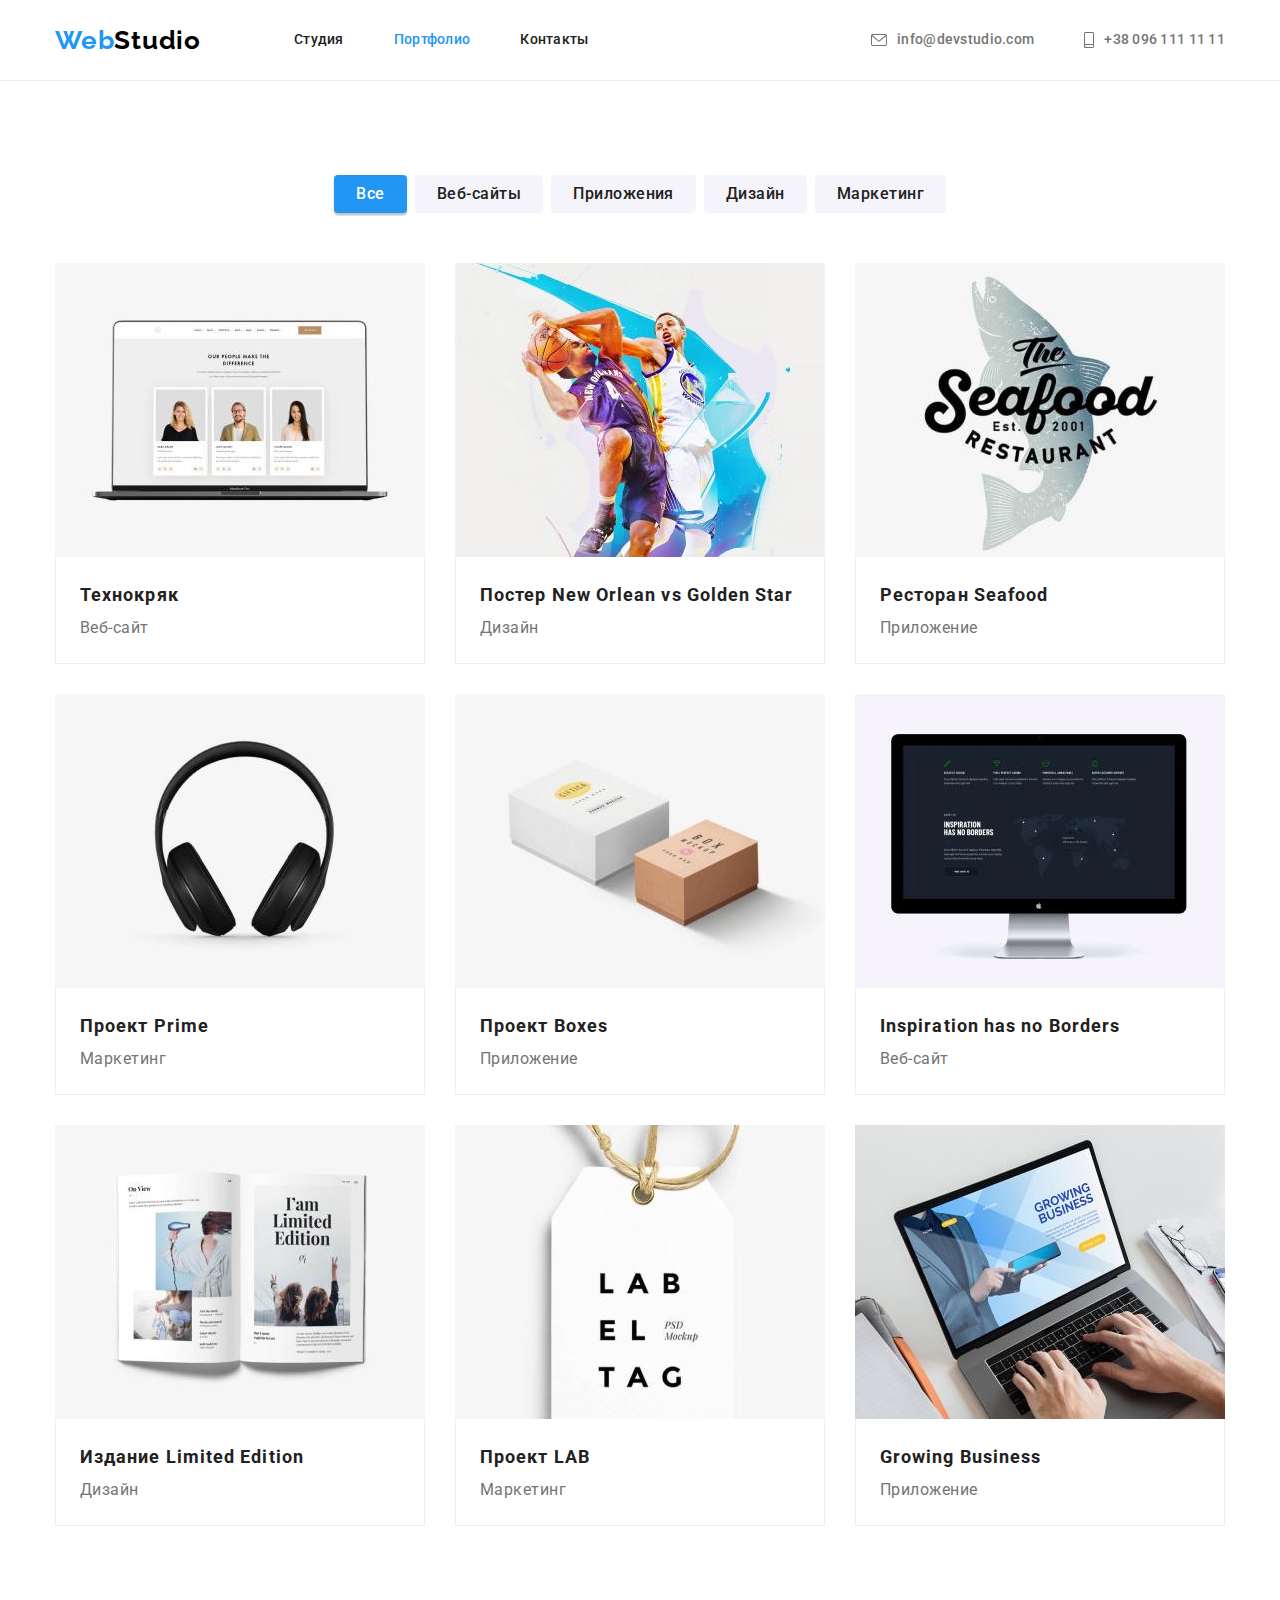
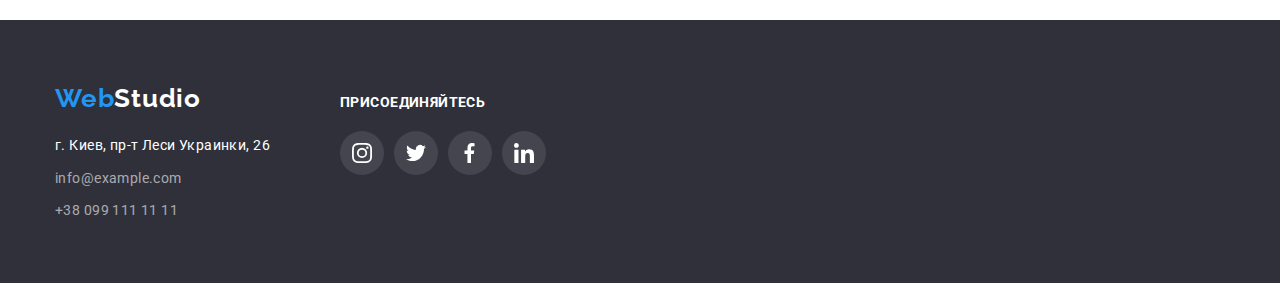
==== portfolio.html @ fcaf2a43 "copy" ====
<!DOCTYPE html>
<html lang="ru">
<head>
    <meta charset="UTF-8">
    <meta http-equiv="X-UA-Compatible" content="IE=edge">
    <meta name="viewport" content="width=device-width, initial-scale=1.0">
    <title>Портфолио</title>
    <link rel="preconnect" href="https://fonts.googleapis.com">
    <link rel="preconnect" href="https://fonts.gstatic.com" crossorigin>
    <link href="https://fonts.googleapis.com/css2?family=Raleway:wght@700&family=Roboto:wght@400;500;700;900&display=swap" rel="stylesheet">
    <link rel="stylesheet" href="https://cdnjs.cloudflare.com/ajax/libs/modern-normalize/1.1.0/modern-normalize.min.css">
    <link rel="stylesheet" href="./css/styles.css">
</head>
<body>
    <!-- Header section -->
    <header class="header">
        <div class="container header-container">
            <nav class="nav">
                <a class="logo-header link" href="index.html" lang="en">Web<span class="logo-studio-header" lang="en">Studio</span></a>
            
                <ul class="header-list list">
                    <li class="header-item"><a class="header-link link" href="index.html">Студия</a></li>
                    <li class="header-item"><a class="header-link current link" href="portfolio.html">Портфолио</a></li>
                    <li class="header-item"><a class="header-link link" href="">Контакты</a></li>
                </ul>
            </nav>
            
            <ul class="header-contact-info list">
                <li class="header-contact-info-item"><a class="header-contact-info-link link" href="mailto:info@devstudio.com">
                        <svg class="envelope" width="16" height="12">
                            <use href="./images/symbol-defs.svg#envelope"></use>
                        </svg>
                        info@devstudio.com</a>
                </li>
                <li class="header-contact-info-item"><a class="header-contact-info-link link" href="tel:+380961111111">
                        <svg class="envelope" width="10" height="16">
                            <use href="./images/symbol-defs.svg#smartphone"></use>
                        </svg>
                        +38 096 111 11 11</a>
                </li>
            </ul>
        </div>
    
    </header>
    <!-- Main Section -->
    
    <main>
        <!-- Portfolio Section -->

        <section class="filter section">
            <div class="container">
                <h1 class="visually-hidden">Разделы</h1>
                <ul class="filter-list list">
                    <li class="filter-item">
                        <button class="filter-button active" type="button">Все</button>
                    </li>
                    <li class="filter-item">
                        <button class="filter-button" type="button">Веб-сайты</button>
                    </li>
                    <li class="filter-item">
                        <button class="filter-button" type="button">Приложения</button>
                    </li>
                    <li class="filter-item">
                        <button class="filter-button" type="button">Дизайн</button>
                    </li>
                    <li class="filter-item">
                        <button class="filter-button" type="button">Маркетинг</button>
                    </li>
                </ul>
            
                <ul class="cards-list list ">
                    <li class="cards-item">
                        <a class="cards-link link" href="">
                            <img class="cards-image" src="./images/card1.jpg" alt="Ноутбук с визитками" width="370" height="294">
                            <div class="card-data">
                                <h2 class="cards-title">Технокряк</h2>
                                <p class="cards-subtitle">Веб-сайт</p>
                            </div>
                        </a>
                    </li>
                    <li class="cards-item">
                        <a class="cards-link link" href="">
                            <img class="cards-image" src="./images/card2.jpg" alt="Два баскетболиста в процессе игры" width="370" height="294">
                            <div class="card-data">
                                <h2 class="cards-title">Постер <span lang="en">New Orlean vs Golden Star</span> </h2>
                                <p class="cards-subtitle">Дизайн</p>
                            </div>
                        </a>
                    </li>
                    <li class="cards-item">
                        <a class="cards-link link" href="">
                            <img class="cards-image" src="./images/card3.jpg" alt="Название ресторана на фоне рыбы" width="370"
                                height="294">
                            <div class="card-data">
                                <h2 class="cards-title">Ресторан <span lang="en">Seafood</span></h2>
                                <p class="cards-subtitle">Приложение</p>
                            </div>
                        </a>
                    </li>
                    <li class="cards-item">
                        <a class="cards-link link" href="">
                            <img class="cards-image" src="./images/card4.jpg" alt="Наушники" width="370" height="294">
                            <div class="card-data">
                                <h2 class="cards-title">Проект <span lang="en">Prime</span></h2>
                                <p class="cards-subtitle">Маркетинг</p>
                            </div>
                        </a>
                    </li>
                    <li class="cards-item">
                        <a class="cards-link link" href="">
                            <img class="cards-image" src="./images/card5.jpg" alt="Две коробки с надписями" width="370" height="294">
                            <div class="card-data">
                                <h2 class="cards-title">Проект <span lang="en">Boxes</span></h2>
                                <p class="cards-subtitle">Приложение</p>
                            </div>
                        </a>
                    </li>
                    <li class="cards-item">
                        <a class="cards-link link" href="">
                            <img class="cards-image" src="./images/card6.jpg" alt="Монитор с изображением сайта" width="370" height="294">
                            <div class="card-data">
                                <h2 class="cards-title" lang="en">Inspiration has no Borders</h2>
                                <p class="cards-subtitle">Веб-сайт</p>
                            </div>
                        </a>
                    </li>
                    <li class="cards-item">
                        <a class="cards-link link" href="">
                            <img class="cards-image" src="./images/card7.jpg" alt="Открытый журнал" width="370" height="294">
                            <div class="card-data">
                                <h2 class="cards-title">Издание <span lang="en">Limited Edition</span></h2>
                                <p class="cards-subtitle">Дизайн</p>
                            </div>
                        </a>
                    </li>
                    <li class="cards-item">
                        <a class="cards-link link" href="">
                            <img class="cards-image" src="./images/card8.jpg" alt="Белая бирка с названием" width="370" height="294">
                            <div class="card-data">
                                <h2 class="cards-title">Проект <span lang="en">LAB</span></h2>
                                <p class="cards-subtitle">Маркетинг</p>
                            </div>
                        </a>
                    </li>
                    <li class="cards-item">
                        <a class="cards-link link" href="">
                            <img class="cards-image" src="./images/card9.jpg" alt="Руки на клавиатуре ноутбука" width="370" height="294">
                            <div class="card-data">
                                <h2 class="cards-title" lang="en">Growing Business</h2>
                                <p class="cards-subtitle">Приложение</p>
                            </div>
                        </a>
                    </li>
                </ul>
            </div>
        </section>
    </main>
    
    <!-- Footer Section -->
    
    <footer class="footer">
        <div class="container">
            <div class="footer-info">
                <a class="logo-footer link" href="./index.html" lang="en">Web<span class="logo-studio-footer"
                        lang="en">Studio</span></a>
    
                <!-- Address and Contact Information Section -->
                <address class="address">
                    <a class="address-info link" href="https://goo.gl/maps/rPca5SCmbWY2ue8S9">г. Киев, пр-т Леси Украинки,
                        26</a>
                    <ul class="footer-list list">
                        <li class="footer-link"><a class="mail-phone-info link"
                                href="mailto:info@example.com">info@example.com</a></li>
                        <li class="footer-link"><a class="mail-phone-info link" href="tel:+380991111111">+38 099 111 11
                                11</a></li>
                    </ul>
                </address>
            </div>
            <div class="footer-social">
                <p class="footer-social-header">Присоединяйтесь</p>
                <ul class="social-footer">
                    <li class="networks-item">
                        <a class="networks-link" href="">
                            <svg class="networks-icon" width="20" height="20">
                                <use href="./images/symbol-defs.svg#instagram"></use>
                            </svg>
                        </a>
                    </li>
                    <li class="networks-item">
                        <a class="networks-link" href="">
                            <svg class="networks-icon" width="20" height="20">
                                <use href="
                                    ./images/symbol-defs.svg#twitter"></use>
                            </svg>
                        </a>
                    </li>
                    <li class="networks-item">
                        <a class="networks-link" href="">
                            <svg class="networks-icon" width="20" height="20">
                                <use href="./images/symbol-defs.svg#facebook"></use>
                            </svg>
                        </a>
                    </li>
                    <li class="networks-item">
                        <a class="networks-link" href="">
                            <svg class="networks-icon" width="20" height="20">
                                <use href="./images/symbol-defs.svg#linkedin"></use>
                            </svg>
                        </a>
                    </li>
                </ul>
            </div>
        </div>
    
    </footer>
</body>
</html>
---- css/styles.css ----
:root {
  --main-title-color: #212121;
  --current-white-color: #ffffff;
  --first-text-color: #757575;
  --footer-contact-color: rgba(255, 255, 255, 0.6);
  --accent-color: #2196f3;
  --hero-button-accent-color: #188ce8;
  --logo-color: #000000;
  --second-bg-color: #2f303a;
  --third-bg-color: #f5f4fa;
  --line-color: #ececec;
  --border-color: #eeeeee;
  --networks-inactive: #afb1b8;
  --networks-inactive-footer: rgba(255, 255, 255, 0.1);
}

html {
  box-sizing: border-box;
}

*,
*::before,
*::after {
  box-sizing: inherit;
}

body {
  margin: 0;
  font-family: "Roboto", sans-serif;
  color: var(--first-text-color);
  background-color: var(--current-white-color);
}

p,
h1,
h2,
h3,
h4,
h5,
h6 {
  margin: 0;
}

ul {
  margin: 0;
  padding: 0;
  list-style: none;
}

button {
  cursor: pointer;
}

img {
  display: block;
  max-width: 100%;
  height: auto;
}

address {
  font-style: normal;
}

.list {
  list-style: none;
}

.link {
  text-decoration: none;
}

.section {
  padding-top: 94px;
  padding-bottom: 94px;
  text-align: center;
}

/* -------------------------------- Header---------------------------- */

.container {
  width: 1200px;
  padding-left: 15px;
  padding-right: 15px;
  margin: 0 auto;
}

.header {
  border-bottom: 1px solid var(--line-color);
}

.header-list {
  display: flex;
}

.nav {
  display: flex;
  align-items: center;
}

.header-item:not(:last-child),
.header-contact-info-item:not(:last-child) {
  margin-right: 50px;
}

.header-contact-info {
  display: flex;
  margin-left: auto;
}

.header-contact-info-link {
  padding: 32px 0;
}

.header-container {
  display: flex;
  align-items: center;
}

.logo-header,
.logo-footer {
  display: block;
  font-family: "Raleway", sans-serif;
  font-weight: 700;
  font-size: 26px;
  line-height: 1.19;
  letter-spacing: 0.03em;
  color: var(--accent-color);

  margin-right: 93px;
  padding-top: 24px;
  padding-bottom: 24px;
}

.logo-studio-header {
  color: var(--logo-color);
}

.header-link {
  display: block;
  font-weight: 500;
  font-size: 14px;
  line-height: 1.14;
  letter-spacing: 0.02em;
  color: var(--main-title-color);
  padding-top: 32px;
  padding-bottom: 32px;
}

.current {
  color: var(--accent-color);
}

.header-link:hover,
.header-contact-info-link:hover,
.header-link:focus,
.header-contact-info-link:focus {
  color: var(--accent-color);
}

.mail-phone-info:hover,
.mail-phone-info:focus,
.envelope:hover,
.envelope:focus {
  color: var(--accent-color);
}

.header-contact-info-link {
  display: flex;
  font-weight: 500;
  font-size: 14px;
  line-height: 1.14;
  letter-spacing: 0.02em;
  color: var(--first-text-color);
  align-items: center;
  padding-top: 32px;
  padding-bottom: 32px;
}

.envelope,
.smartphone {
  margin-right: 10px;

  fill: currentColor;
}

/* ---------------------------- Hero ----------------------------- */

.hero {
  text-align: center;
  padding-top: 200px;
  padding-bottom: 200px;
  border: 1px solid transparent;
  background-color: var(--second-bg-color);

  background-image: linear-gradient(
      to right,
      rgba(47, 48, 58, 0.4),
      rgba(47, 48, 58, 0.4)
    ),
    url(../images/overlay.jpg);
  height: 600px;
  max-width: 1600px;
  margin-left: auto;
  margin-right: auto;
  background-repeat: no-repeat;
  background-position: center;
  background-size: cover;
}

.hero-header {
  font-weight: 900;
  font-size: 44px;
  line-height: 1.36;
  letter-spacing: 0.06em;
  text-transform: uppercase;
  color: var(--current-white-color);

  width: 696px;
  padding: 280 452;
  margin: 0 auto 30px;
}

.hero-button {
  cursor: pointer;
  font-family: inherit;
  font-style: inherit;
  font-weight: 700;
  font-size: 16px;
  line-height: 1.87;
  letter-spacing: 0.06em;
  color: var(--current-white-color);
  background-color: var(--accent-color);
  filter: drop-shadow(0px 4px 4px rgba(0, 0, 0, 0.25));
  border-radius: 4px;
  border: 0px;

  min-width: 200px;
  height: 50px;
}

.hero-button:hover,
.hero-button:focus {
  background-color: var(--hero-button-accent-color);
}

/* ------------------------------- Special Qualities--------------------------- */

.visually-hidden {
  position: absolute;
  white-space: nowrap;
  width: 1px;
  height: 1px;
  overflow: hidden;
  border: 0;
  padding: 0;
  clip: rect(0 0 0 0);
  clip-path: inset(50%);
  margin: -1px;
}

.special-qualities-list {
  display: flex;
}

.special-qualities-item {
  margin-right: 30px;
  width: 270px;
}

.special-qualities-item:last-child {
  margin-right: 0px;
}

.special-qualities-area {
  display: flex;
  width: 100%;
  min-height: 120px;
  background-color: var(--third-bg-color);
  margin-bottom: 30px;
  align-items: center;
  justify-content: center;
  border-radius: 4px;
}

.satellite,
.clock,
.diagram,
.astronaut {
  /* display: block; */
  /* margin-left: auto;
  margin-right: auto; */
}

.special-qualities-header {
  font-weight: 700;
  font-size: 14px;
  line-height: 16px;
  letter-spacing: 0.03em;
  text-transform: uppercase;
  color: var(--main-title-color);
  margin-bottom: 10px;
  text-align: left;
}

.special-qualities-info {
  font-size: 14px;
  line-height: 1.71;
  letter-spacing: 0.03em;
  color: var(--first-text-color);
  text-align: left;
}

/*----------------------------- What We Do ----------------------------- */

.what-we-do {
  padding-top: 0;
}

.what-we-do-list {
  display: flex;
}

.what-we-do-header,
.our-team-header {
  font-weight: 700;
  font-size: 36px;
  line-height: 1.16;
  letter-spacing: 0.03em;
  text-align: center;
  color: var(--main-title-color);
  margin-bottom: 50px;
}

.what-we-do-item:not(:last-child) {
  margin-right: 30px;
}

/* ------------------------------Our Team Section ------------------------- */

.our-team {
  background-color: var(--third-bg-color);
}

.our-team-header {
  text-align: center;
}

.our-team-list {
  display: flex;
  text-align: center;
}

.our-team-item {
  background-color: var(--current-white-color);
  width: 270px;
  height: 428px;
  box-shadow: 0px 1px 3px rgba(0, 0, 0, 0.12), 0px 1px 1px rgba(0, 0, 0, 0.14),
    0px 2px 1px rgba(0, 0, 0, 0.2);
  border-radius: 0px 0px 4px 4px;
}

.our-team-item:not(:last-child) {
  margin-right: 30px;
}

.our-team-title {
  font-weight: 500;
  font-size: 16px;
  line-height: 19px;
  text-align: center;
  letter-spacing: 0.03em;
  color: var(--main-title-color);
  margin: 0 0 10px 0;
}

.our-team-subtitle {
  font-weight: normal;
  font-size: 16px;
  line-height: 1.18;
  text-align: center;
  letter-spacing: 0.03em;
  color: var(--first-text-color);
  margin-bottom: 16px;
}

.our-team-data {
  padding-top: 30px;
  padding-bottom: 30px;
}

.social,
.social-footer {
  display: flex;
  justify-content: center;
}

.networks {
  margin-top: 0;
  margin-bottom: 0;
  padding-left: 32px;
  padding-right: 32px;
  list-style: none;
}

.networks-link {
  display: flex;
  justify-content: center;
  align-items: center;
  width: 44px;
  height: 44px;
  border-radius: 50%;
  color: var(--networks-inactive);
  background: rgba(255, 255, 255, 0.1);
}

.networks-link:hover,
.networks-link:focus {
  color: var(--current-white-color);
  background-color: var(--accent-color);
}

.networks-icon {
  fill: currentColor;
}
.social > .networks-item:not(:last-child) {
  margin-right: 10px;
}

/* ------------------------------------Regular Clients-----------------------*/

.regular-clients-header {
  margin: 0 0 50px 0;
  color: var(--main-title-color);
  font-weight: 700;
  font-size: 36px;
  line-height: 1.17;
  letter-spacing: 0.03em;
}

.regular-clients {
  display: flex;
  justify-content: center;
}

.regular-clients-link {
  display: flex;
  justify-content: center;
  align-items: center;
  width: 170px;
  height: 92px;
  border: 1px solid var(--networks-inactive);
  border-radius: 4px;
  color: var(--networks-inactive);
}

.regular-clients-link:hover,
.regular-clients-link:focus {
  color: var(--accent-color);
  border-color: var(--accent-color);
}

.regular-clients > .regular-clients-item:not(:last-child) {
  margin-right: 30px;
}

.regular-clients-icon {
  fill: currentColor;
}

/* ----------------------------------- Footer------------------------------- */

.footer {
  background-color: var(--second-bg-color);
  padding: 60px 0;
}

.footer-info {
  margin-right: 70px;
}

.container > .logo-header.link {
  display: block;
  padding: 0;
  margin: 0 0 20px 0;
}

.logo-studio-footer {
  color: var(--current-white-color);
  padding-top: 0px;
}

.address-info {
  display: block;
  font-style: normal;
  font-weight: normal;
  font-size: 14px;
  line-height: 1.71;
  letter-spacing: 0.03em;
  color: var(--current-white-color);

  margin-bottom: 9px;
}

.footer-list {
  display: block;
}

.mail-phone-info {
  display: block;
  font-style: normal;
  font-weight: normal;
  font-size: 14px;
  line-height: 1.71;
  letter-spacing: 0.03em;
  color: var(--footer-contact-color);
}

/* .footer-link:first-child {
  margin-bottom: 9px;
} */

.footer-link:not(:last-child) {
  margin-bottom: 9px;
}

.logo-footer {
  padding: 0px;
  margin: 0 0 20px 0;
}

.footer-social > .footer-social-header {
  margin-bottom: 20px;
  color: var(--current-white-color);
  font-weight: 700;
  line-height: 1.14;
  text-transform: uppercase;
}

.footer-social-header {
  margin: auto;
  padding-top: 15px;
  font-size: 14px;
  line-height: 1.71;
  letter-spacing: 0.03em;
  color: var(--current-white-color);
}

.footer > .container {
  display: flex;
  align-items: baseline;
}

.social-footer > .networks-item:not(:last-child) {
  margin-right: 10px;
}

.footer-social .networks-link {
  color: var(--current-white-color);
}

/*  -*-*-*-*-*-*-*-*-*-*-*-*-*- Portfolio Page -*-*-*-*-*-*-*-*-*-*-*-*-*-   */

.filter-button {
  cursor: pointer;
  min-width: 73px;
  padding: 6px 22px;
  font-family: inherit;
  font-style: inherit;
  font-weight: 500;
  font-size: 16px;
  line-height: 1.62;
  letter-spacing: 0.03em;
  color: var(--main-title-color);
  background-color: var(--third-bg-color);
  border: 0;
  border-radius: 4px;
  border-radius: 4px;
}

.filter-button:hover,
.filter-button:focus,
.active {
  color: var(--current-white-color);
  background-color: var(--accent-color);
  box-shadow: 0px 3px 1px rgba(0, 0, 0, 0.1), 0px 1px 2px rgba(0, 0, 0, 0.08),
    0px 2px 2px rgba(0, 0, 0, 0.12);
}

/* ------------------------------- Cards ---------------------------------*/

.filter-list {
  display: flex;
  justify-content: center;
  margin-bottom: 50px;
}

.filter-item {
  text-align: -webkit-match-parent;
}

.filter-list .filter-item:not(:last-child) {
  margin-right: 8px;
}

.cards-list {
  display: flex;
  flex-wrap: wrap;
}

.cards-item {
  width: 370px;
  margin-right: 30px;
  margin-bottom: 30px;
}

.cards-item .card-data {
  border: 1px solid var(--border-color);
  border-top: 0;
  padding: 20px 24px;
}

.cards-item:nth-child(3n) {
  margin-right: 0;
}

.cards-item:nth-last-child(-n + 3) {
  margin-bottom: 0;
}

.cards-link {
  display: block;
}

.cards-link:hover,
.cards-link:focus {
  box-shadow: 0px 1px 1px rgba(0, 0, 0, 0.12), 0px 4px 4px rgba(0, 0, 0, 0.06),
    1px 4px 6px rgba(0, 0, 0, 0.16);
}

.card-data {
  padding: 20px 24px;
  text-align: left;
}

.cards-title {
  font-weight: 700;
  font-size: 18px;
  line-height: 2;
  letter-spacing: 0.06em;
  color: var(--main-title-color);
}

.cards-subtitle {
  font-size: 16px;
  line-height: 1.87;
  letter-spacing: 0.03em;
  color: var(--first-text-color);
}
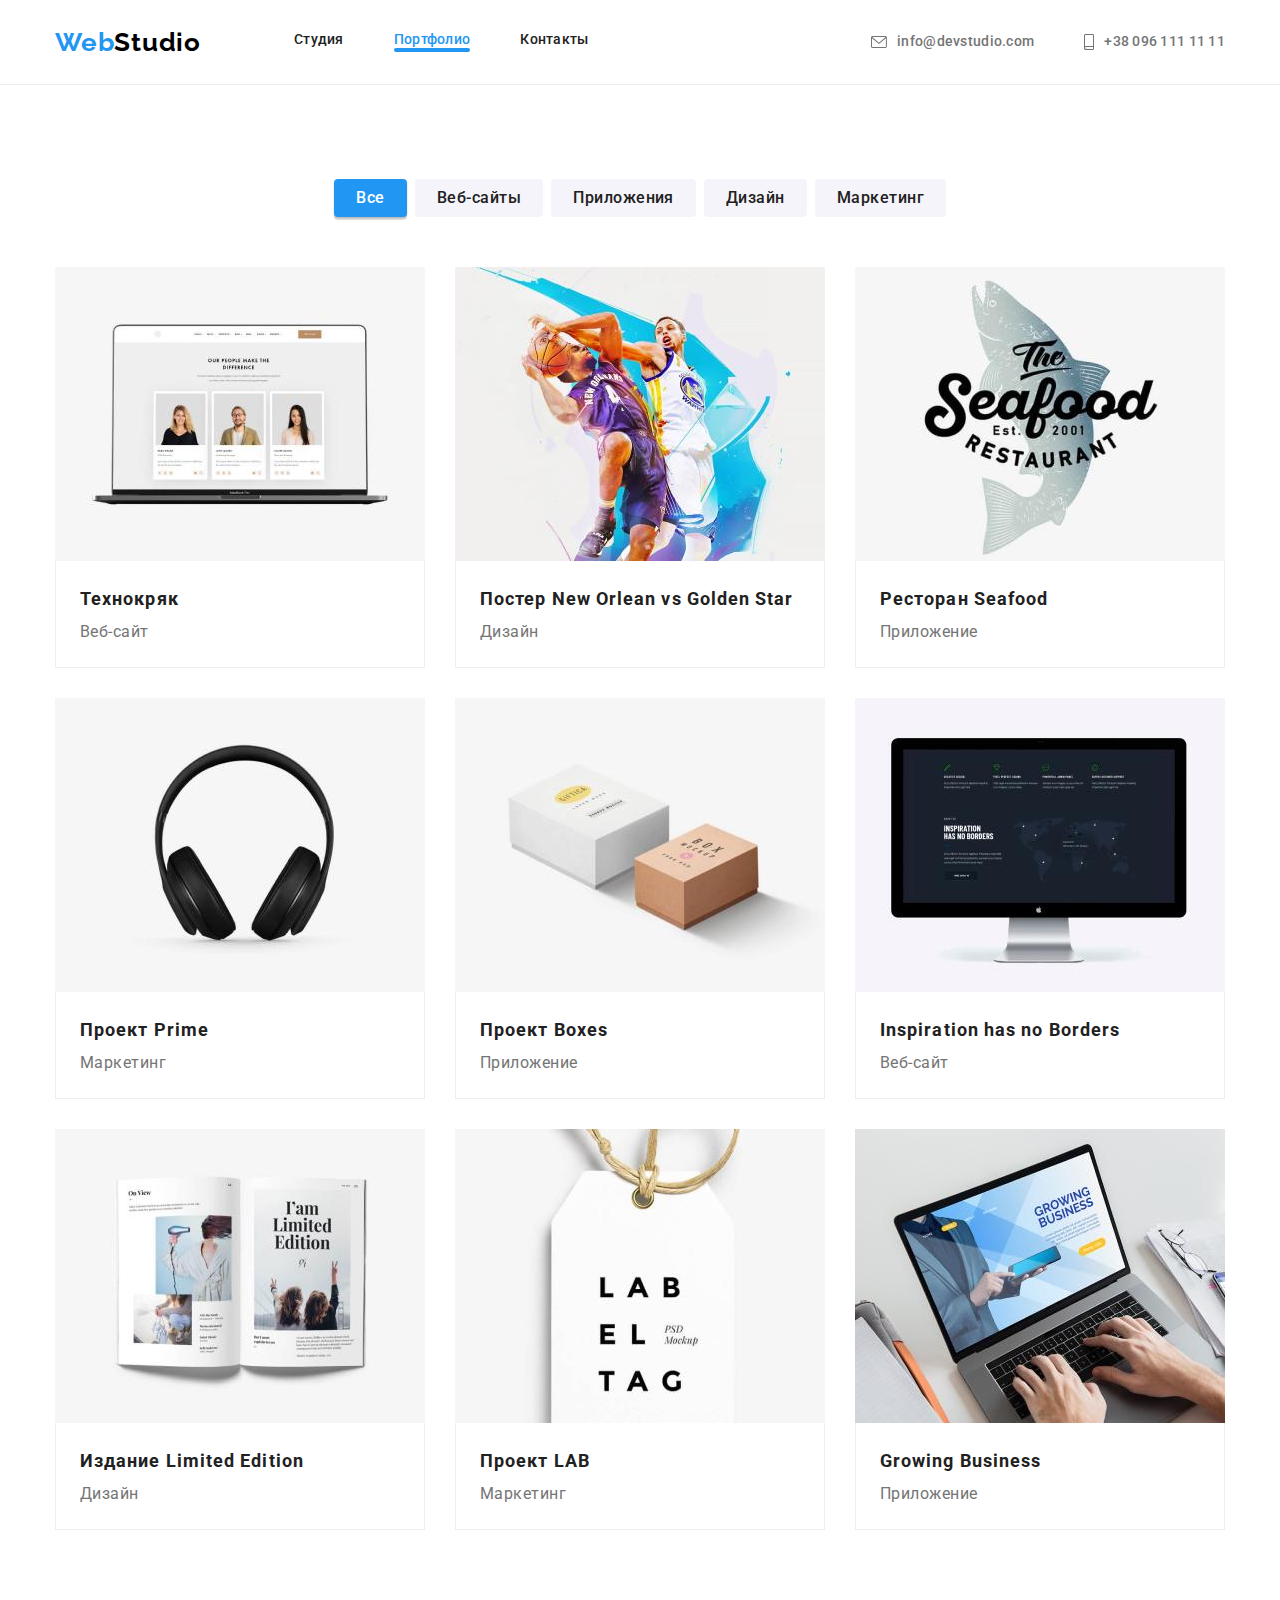
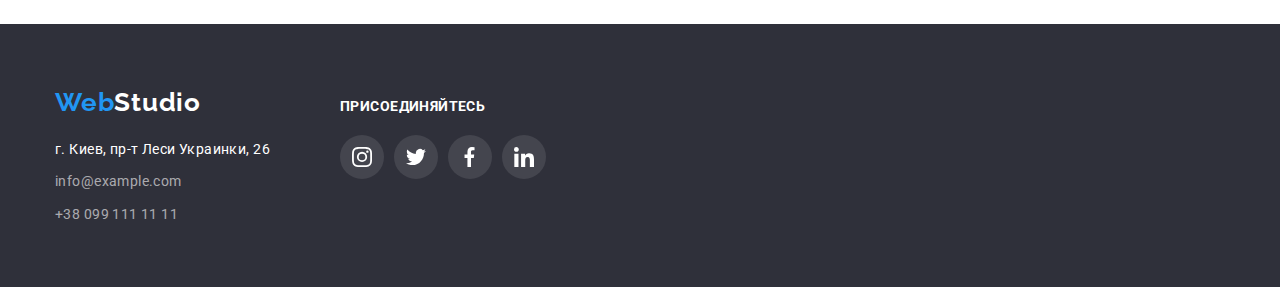
==== commit a5f00c54: "update styles" ====
--- a/portfolio.html
+++ b/portfolio.html
@@ -71,7 +71,9 @@
                 <ul class="cards-list list ">
                     <li class="cards-item">
                         <a class="cards-link link" href="">
-                            <img class="cards-image" src="./images/card1.jpg" alt="Ноутбук с визитками" width="370" height="294">
+                            <div class="cards-thumb">
+                                <img class="cards-image" src="./images/card1.jpg" alt="Ноутбук с визитками" width="370" height="294">
+                            </div>
                             <div class="card-data">
                                 <h2 class="cards-title">Технокряк</h2>
                                 <p class="cards-subtitle">Веб-сайт</p>
@@ -80,7 +82,9 @@
                     </li>
                     <li class="cards-item">
                         <a class="cards-link link" href="">
+                            <div class="cards-thumb">
                             <img class="cards-image" src="./images/card2.jpg" alt="Два баскетболиста в процессе игры" width="370" height="294">
+                            </div>
                             <div class="card-data">
                                 <h2 class="cards-title">Постер <span lang="en">New Orlean vs Golden Star</span> </h2>
                                 <p class="cards-subtitle">Дизайн</p>
@@ -89,8 +93,9 @@
                     </li>
                     <li class="cards-item">
                         <a class="cards-link link" href="">
-                            <img class="cards-image" src="./images/card3.jpg" alt="Название ресторана на фоне рыбы" width="370"
-                                height="294">
+                            <div class="cards-thumb">
+                            <img class="cards-image" src="./images/card3.jpg" alt="Название ресторана на фоне рыбы" width="370" height="294">
+                            </div>
                             <div class="card-data">
                                 <h2 class="cards-title">Ресторан <span lang="en">Seafood</span></h2>
                                 <p class="cards-subtitle">Приложение</p>
@@ -99,7 +104,9 @@
                     </li>
                     <li class="cards-item">
                         <a class="cards-link link" href="">
+                            <div class="cards-thumb">
                             <img class="cards-image" src="./images/card4.jpg" alt="Наушники" width="370" height="294">
+                            </div>
                             <div class="card-data">
                                 <h2 class="cards-title">Проект <span lang="en">Prime</span></h2>
                                 <p class="cards-subtitle">Маркетинг</p>
@@ -108,7 +115,9 @@
                     </li>
                     <li class="cards-item">
                         <a class="cards-link link" href="">
-                            <img class="cards-image" src="./images/card5.jpg" alt="Две коробки с надписями" width="370" height="294">
+                            <div class="cards-thumb">
+                                <img class="cards-image" src="./images/card5.jpg" alt="Две коробки с надписями" width="370" height="294">
+                            </div>
                             <div class="card-data">
                                 <h2 class="cards-title">Проект <span lang="en">Boxes</span></h2>
                                 <p class="cards-subtitle">Приложение</p>
@@ -117,7 +126,9 @@
                     </li>
                     <li class="cards-item">
                         <a class="cards-link link" href="">
-                            <img class="cards-image" src="./images/card6.jpg" alt="Монитор с изображением сайта" width="370" height="294">
+                            <div class="cards-thumb">
+                                <img class="cards-image" src="./images/card6.jpg" alt="Монитор с изображением сайта" width="370" height="294">
+                            </div>
                             <div class="card-data">
                                 <h2 class="cards-title" lang="en">Inspiration has no Borders</h2>
                                 <p class="cards-subtitle">Веб-сайт</p>
@@ -126,7 +137,9 @@
                     </li>
                     <li class="cards-item">
                         <a class="cards-link link" href="">
+                            <div class="cards-thumb">
                             <img class="cards-image" src="./images/card7.jpg" alt="Открытый журнал" width="370" height="294">
+                            </div>
                             <div class="card-data">
                                 <h2 class="cards-title">Издание <span lang="en">Limited Edition</span></h2>
                                 <p class="cards-subtitle">Дизайн</p>
@@ -135,7 +148,9 @@
                     </li>
                     <li class="cards-item">
                         <a class="cards-link link" href="">
+                            <div class="cards-thumb">
                             <img class="cards-image" src="./images/card8.jpg" alt="Белая бирка с названием" width="370" height="294">
+                            </div>
                             <div class="card-data">
                                 <h2 class="cards-title">Проект <span lang="en">LAB</span></h2>
                                 <p class="cards-subtitle">Маркетинг</p>
@@ -144,7 +159,9 @@
                     </li>
                     <li class="cards-item">
                         <a class="cards-link link" href="">
+                            <div class="cards-thumb">
                             <img class="cards-image" src="./images/card9.jpg" alt="Руки на клавиатуре ноутбука" width="370" height="294">
+                            </div>
                             <div class="card-data">
                                 <h2 class="cards-title" lang="en">Growing Business</h2>
                                 <p class="cards-subtitle">Приложение</p>
--- a/css/styles.css
+++ b/css/styles.css
@@ -26,7 +26,7 @@
 
 body {
   margin: 0;
-  font-family: "Roboto", sans-serif;
+  font-family: 'Roboto', sans-serif;
   color: var(--first-text-color);
   background-color: var(--current-white-color);
 }
@@ -119,7 +119,7 @@
 .logo-header,
 .logo-footer {
   display: block;
-  font-family: "Raleway", sans-serif;
+  font-family: 'Raleway', sans-serif;
   font-weight: 700;
   font-size: 26px;
   line-height: 1.19;
@@ -155,6 +155,16 @@
 .header-link:focus,
 .header-contact-info-link:focus {
   color: var(--accent-color);
+}
+
+.current::after {
+  display: flex;
+  content: '';
+  width: 100%;
+  height: 4px;
+  /* padding-top: 28px; */
+  background: #2196f3;
+  border-radius: 2px;
 }
 
 .mail-phone-info:hover,
@@ -335,6 +345,36 @@
   margin-right: 30px;
 }
 
+.what-we-do-item {
+  position: relative;
+}
+
+.what-we-do-title {
+  display: flex;
+  font-weight: 700;
+  font-size: 14px;
+  line-height: 1.14;
+  letter-spacing: 0.03em;
+  text-transform: uppercase;
+  justify-content: center;
+  align-items: center;
+
+  color: var(--current-white-color);
+  width: 100%;
+  height: 70px;
+  background: rgba(47, 48, 58, 0.8);
+
+  position: absolute;
+  left: 0;
+  bottom: 0;
+}
+
+.what-we-do-title:hover,
+.what-we-do-title:focus {
+  border: 1px solid var(--logo-color);
+  -webkit-text-stroke: 0.5px var(--logo-color);
+}
+
 /* ------------------------------Our Team Section ------------------------- */
 
 .our-team {
@@ -656,3 +696,21 @@
   letter-spacing: 0.03em;
   color: var(--first-text-color);
 }
+
+.cards-thumb:hover::before {
+  opacity: 1;
+}
+
+.cards-thumb::before {
+  display: block;
+  position: absolute;
+  content: '';
+  width: 100%;
+  height: 100%;
+  background-color: rgba(33, 150, 243, 0.9);
+  opacity: 0;
+}
+
+.cards-thumb {
+  position: relative;
+}
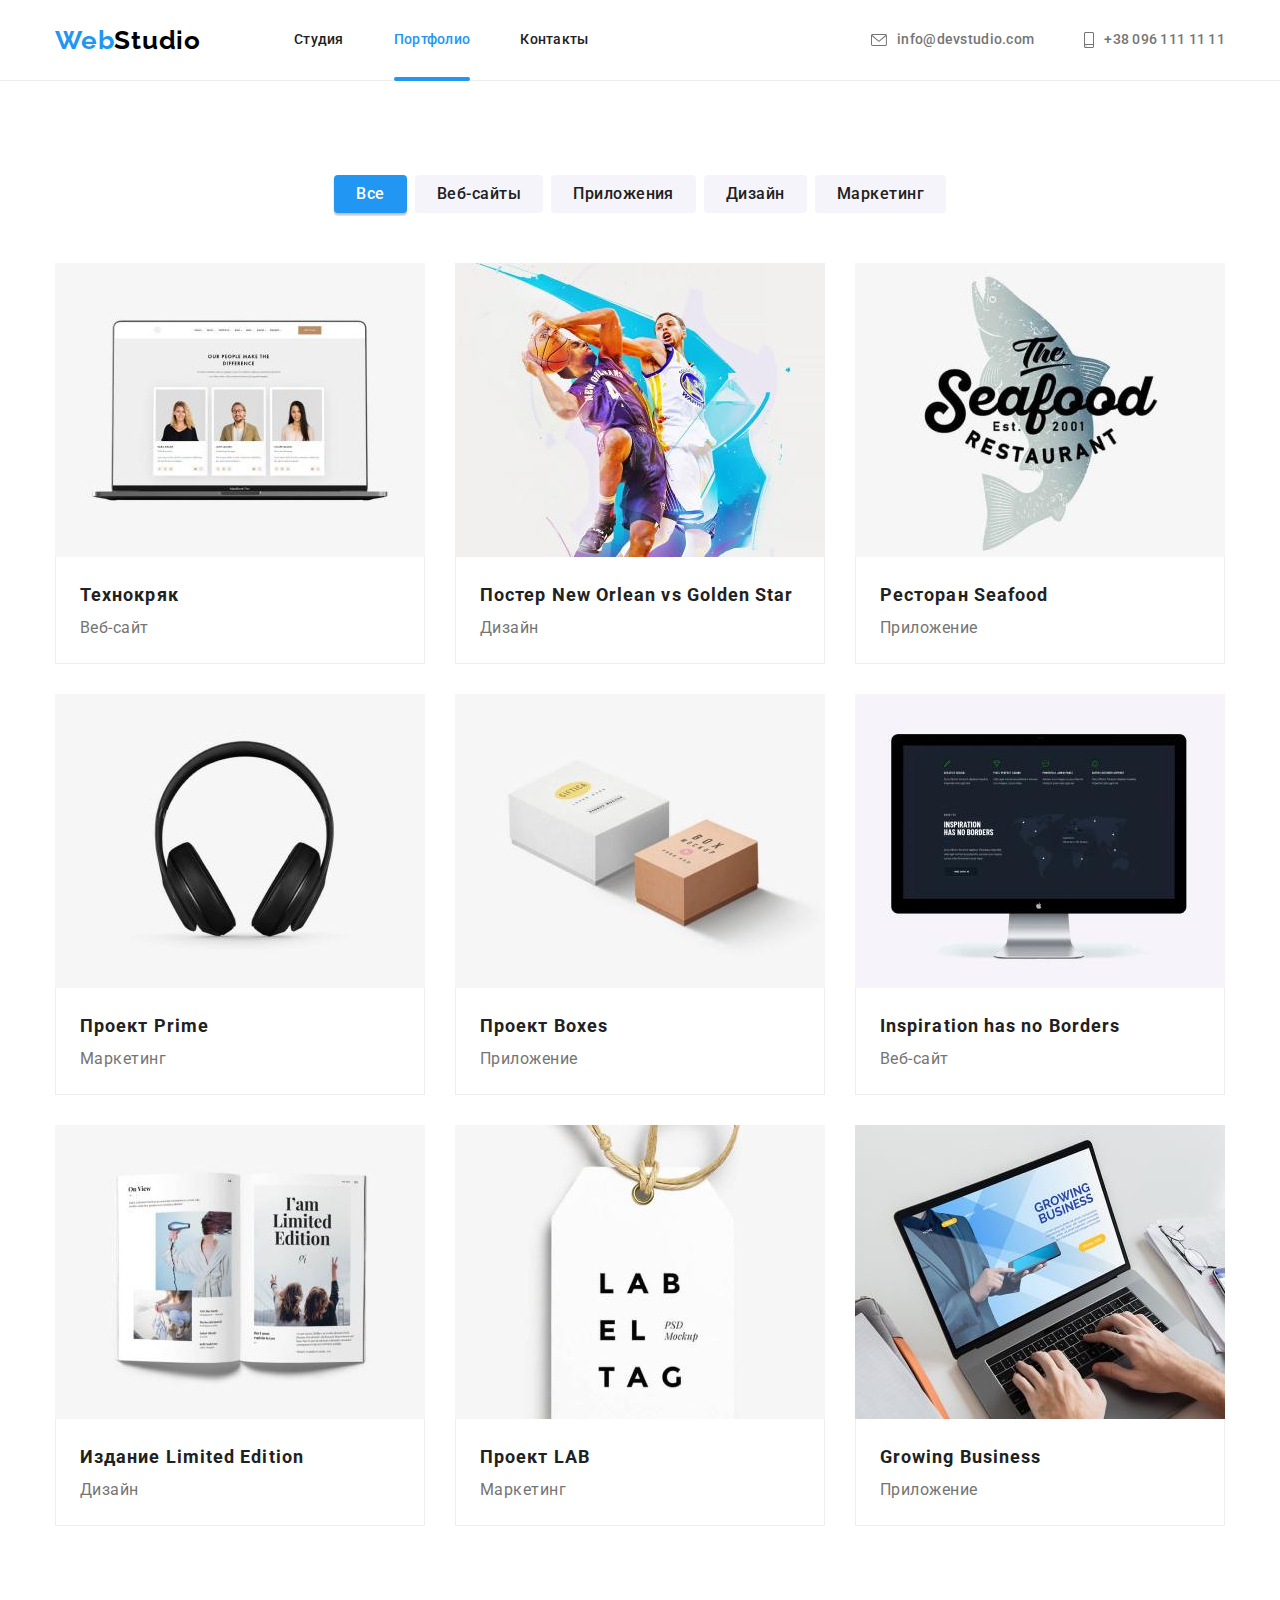
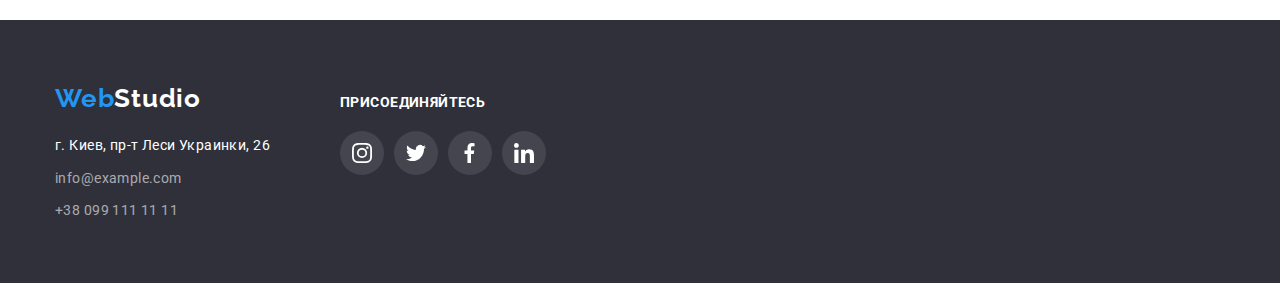
==== commit d34811d1: "make modal" ====
--- a/portfolio.html
+++ b/portfolio.html
@@ -79,6 +79,7 @@
                                 <p class="cards-subtitle">Веб-сайт</p>
                             </div>
                         </a>
+                        <p class="description"></p>
                     </li>
                     <li class="cards-item">
                         <a class="cards-link link" href="">
--- a/css/styles.css
+++ b/css/styles.css
@@ -157,12 +157,18 @@
   color: var(--accent-color);
 }
 
+.header-item {
+  position: relative;
+}
+
 .current::after {
-  display: flex;
+  position: absolute;
+  bottom: -1px;
+  left: 0;
+  display: inline-block;
   content: '';
   width: 100%;
   height: 4px;
-  /* padding-top: 28px; */
   background: #2196f3;
   border-radius: 2px;
 }
@@ -714,3 +720,34 @@
 .cards-thumb {
   position: relative;
 }
+
+/* ---------------------- Modal -----------------------*/
+
+.backdrop {
+  position: fixed;
+  top: 0;
+  left: 0;
+  width: 100%;
+  height: 100%;
+  background: rgba(0, 0, 0, 0.2);
+}
+
+.backdrop.is-hidden {
+  opacity: 0;
+  pointer-events: none;
+}
+
+.modal {
+  position: absolute;
+  top: 50%;
+  left: 50%;
+  transform: translate(-50%, -50%);
+
+  min-width: 528px;
+  min-height: 581px;
+
+  background: #ffffff;
+  box-shadow: 0px 1px 3px rgba(0, 0, 0, 0.12), 0px 1px 1px rgba(0, 0, 0, 0.14),
+    0px 2px 1px rgba(0, 0, 0, 0.2);
+  border-radius: 4px;
+}
